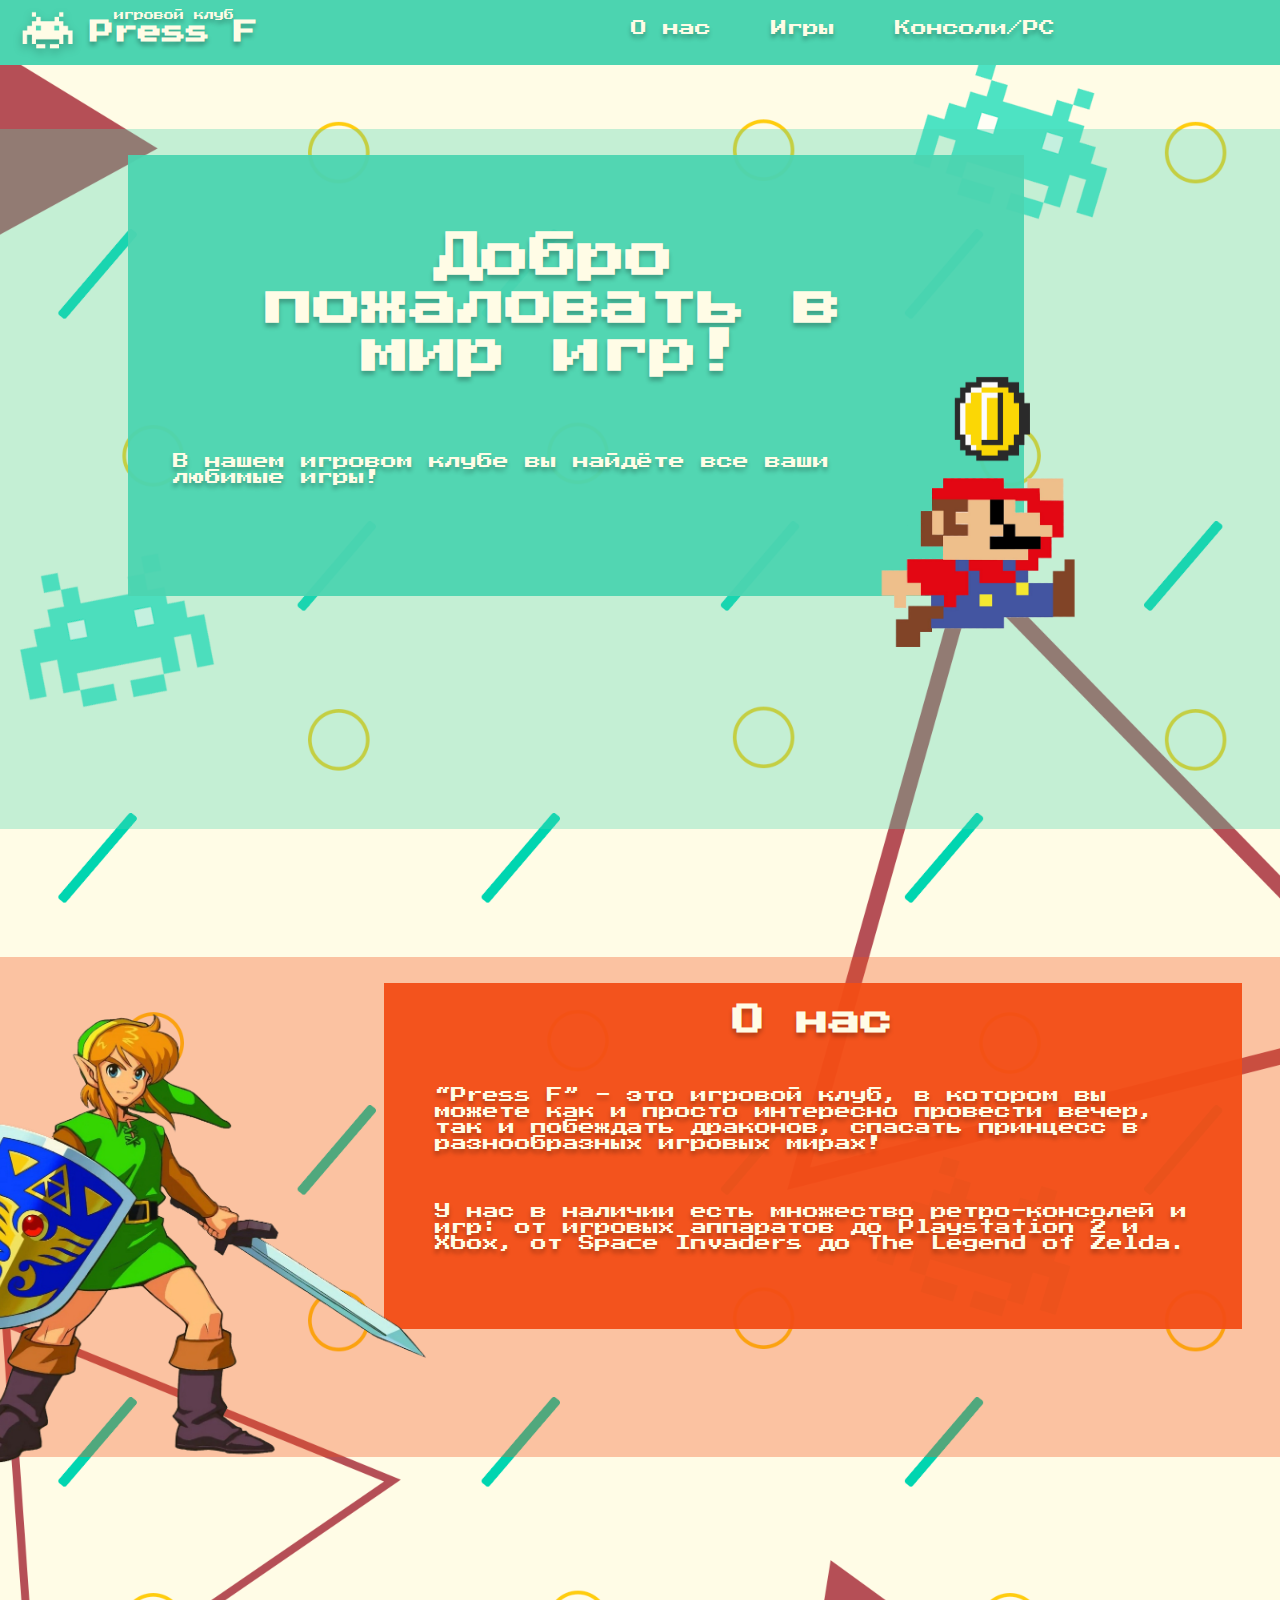
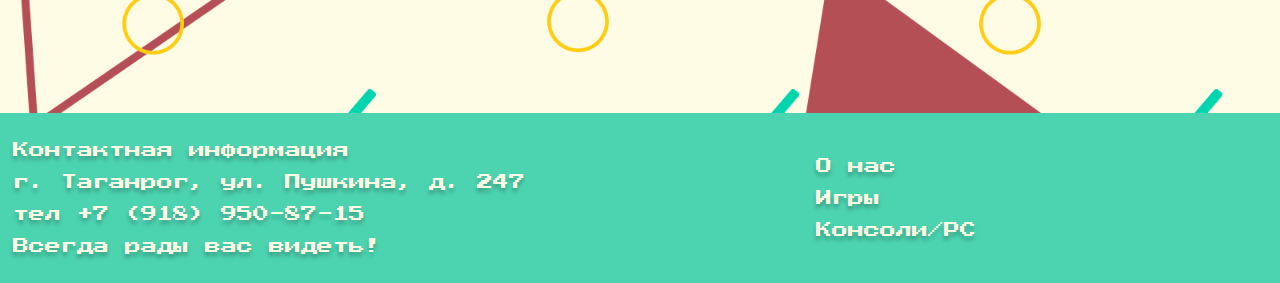
==== index.html @ 819fcf35 "first" ====
<!DOCTYPE html>
<html>

  <head>
    <title>Руслашка какашка</title>
    <meta charset="utf-8">
    <link rel="stylesheet" href="css/styles.css">
    <link rel="stylesheet" href="css/mobile.css">
    <link href="https://fonts.googleapis.com/css2?family=Press+Start+2P&display=swap" rel="stylesheet">
  </head>

  <body>
    <header>

      <div class="top_panel">


          <img src="images/logo.png" class="logo_pic"/>


        <div class="name">
          <p class="logo_description" >игровой клуб</p>
          <h1 class="logo_name">Press F</h1>
        </div>

        <div class="mobile_menu">
          <img src="images/logo.png" class="menu_button"/>
        </div>

            <div class="menu hidden">

              <div class="menu_item">
                <a href="">О нас</a>
              </div>

              <div class="menu_item">
                <a href="games.html">Игры</a>
              </div>

              <div class="menu_item">
              <a href="">Консоли/PC</a>
              </div>

            </div>

      </div>

    </header>

    <main>

      <div class="welcome_box">

        <div class="blue_background_box">


          <div class="blue_text_box">
            <h1>Добро пожаловать в мир игр!</h1>
            <p>В нашем игровом клубе вы найдёте все ваши любимые игры!</p>
                <img src="images/mario.png" class="mario"/>
          </div>


        </div>
      </div>

      <div class="about_box">

        <div class="orange_background_box">


          <div class="orange_text_box">
            <h1>О нас</h1>
            <p> “Press F” - это игровой клуб, в котором вы можете как и просто интересно провести вечер, так и побеждать драконов, спасать
               принцесс в разнообразных игровых мирах!</p>
            <p>У нас в наличии есть множество ретро-консолей и игр: от игровых аппаратов до Playstation 2 и Xbox, от Space Invaders до The Legend of Zelda.</p>
                <img src="images/link.png" class="link"/>
          </div>


        </div>
      </div>



    </main>

    <footer>

      <div class="footer_container">

        <div class="info">
          <p>Контактная информация</p>
          <p>г. Таганрог, ул. Пушкина, д. 247</p>
          <p>тел +7 (918) 950-87-15</p>
          <p>Всегда рады вас видеть!</p>
        </div>

        <div class="buttom_links">
          <p><a>О нас</a></p>
          <p><a>Игры</a></p>
          <p><a>Консоли/PC</a></p>
        </div>
      </div>

      <script src="js/jquery.js"></script>
      <script src="js/script.js"></script>

    </footer>

  </body>

</html>
---- css/styles.css ----
.top_panel {
  display: flex;
  background-color: rgba(76, 212, 176, 1);
  width: 100%;
  height: 65px;
}

.name {
  width: auto;
  padding: 10px;

}

.menu_button {
  width: 130px;
  margin-left: 20px;
}

body {
  margin: 0 auto;
  font-family: 'Press Start 2P', cursive;
  color: #FFFCE6;
  text-shadow: 0px 4px 4px rgba(0, 0, 0, 0.25);
}

.logo_name {
  font-size: x-large;
  margin: 0;
  /*! width: auto; */
  white-space: nowrap;
}

.logo_description {
  font-size: x-small;
  margin-top: 0;
  margin-bottom: 0;
  text-align: center;
}

.logo {
  width: auto;
}

.menu_box {
  width: 100%;
  height: 100%;
}

.menu {
  display: flex;
  height: 100%;
  float: right;
  width: auto;
  /*! margin-right: 15%; */
  /*! margin-left: ; */
  /*! margin: auto; */
  margin-left: 50%;
  /*! margin-right: 2%; */
}

.menu_item {
  white-space: nowrap;
  margin: 20px;
  margin-left: 30px;
  margin-right: 30px;
}

.logo_pic {
  width: 55px;
  height: 55px;
  padding: 5px;
  padding-left: 20px;
  filter: drop-shadow(0px 4px 4px rgba(0, 0, 0, 0.25));
}

main {
  height: auto;
  background: url(/images/background.png);
  padding-top: 5%;
  padding-bottom: 10%;
  background-repeat: no-repeat;
  background-size: cover;
}

a {
  color:#FFFCE6;
  text-decoration: none;
}

.welcome_box {
  /*! padding-top: 5%; */
  width: 100%;
  height: auto;
  margin-bottom: 10%;
  /*! margin-top: 17%; */
}



.blue_background_box {
  background-color: rgba(76, 212, 176, .33);
  width: 100%;
  height: 700px;
  display: flex;
  justify-content: center;

  display: flex;
  margin: ;
}


footer {
  background-color: #4CD4B0;
  /*! height: 98px; */
  height: auto;
  /*! display: flex; */
}

.blue_text_box {
  width: 40%;
  height: 63%;
  margin-right: 10%;
  margin-top: 2%;
  margin-bottom: 2%;
  background-color: rgba(76, 212, 176, .95);
}

.blue_text_box h1
{
  text-align: center;
  padding-left: 10%;
  padding-right: 15%;
  padding-top: 5%;
  font-size: xxx-large;
}

.blue_text_box p {
  padding: 5%;
  padding-right: 10%;
}

.mario {
  width: 248px;
  position: relative;
  /*! right: 25%; */
  float: right;
  right: -20%;
  bottom: 75%;
}

.about_box {
  /*! padding-top: 5%; */
  width: 100%;
  height: auto;
  margin-bottom: 10%;
  /*! margin-top: 17%; */
}


.orange_background_box {
  background-color: rgba(242, 77, 22, .33);
  width: 100%;
  height: 500px;
  display: flex;
  justify-content: center;

  display: flex;
  margin: ;
}

.orange_text_box {
  width: 40%;
  height: auto;
  /*! margin-right: 5%; */
  margin-top: 2%;
  margin-bottom: 2%;
  background-color: rgba(242, 77, 22, .95);
  margin-left: 50%;
}

.orange_text_box  h1
{
  text-align: center;
  padding-left: 15%;
  padding-right: 15%;
  padding-top: 5%;
  font-size: xx-large;
  padding: 0;
}

.orange_text_box p {
  /*! padding: 5%; */
  /*! padding-right: 10%; */
  margin: 6%;
  /*! font-size: large; */
}

.link {
  width: 100%;
  position: relative;
  /*! right: 25%; */
  float: left;
  right: 120%;

  /*! top: -139%; */
  bottom: 130%;
}

footer {
  /*! height: auto; */
}

.footer_container {
  padding: 1%;
  display: flex;
  /*! width: 100%; */
  /*! float: right; */
}
.info {
  /*! float: ; */
  /*! float: right; */
  float: left;
  width: auto;
}

.buttom_links {
  float: right;
  margin-right: -10;
  margin: auto;
}

.mobile_menu {
  display: none;
}

.megaman {
  position: absolute;
  width: 34%;
  right: 5%;
  z-index: 22;
}

.games_box {
  /*! padding-top: 5%; */
  width: 100%;
  height: auto;
  margin-bottom: 10%;
  /*! margin-top: 17%; */
}

.games_text_box {
  width: 40%;
  height: 35%;
  margin-left: 10%;
  margin-top: 2%;
  margin-bottom: 2%;
  background-color: rgba(76, 212, 176, .95);
  padding-bottom: 2%;
}

.games_text_box h1
{
  text-align: center;
  padding-left: 10%;
  padding-right: 15%;
  padding-top: 5%;
  font-size: xxx-large;
  margin: 0;
}

.games_text_box p {
  padding: 5%;
  padding-right: 10%;
  display: none;
}

.games_text_box2 {
  width: 37%;
  height: auto;
  /*! margin-left: 10%; */
  /*! margin-top: 2%; */
  /*! margin-bottom: 2%; */
  background-color: rgba(76, 212, 176, .95);
  padding-bottom: 2%;
  position: absolute;
  /*! top: 56%; */
  bottom: 12%;
  left: 7%;
}

.games_text_box2 p {
  padding: 5%;
  padding-right: 10%;
  margin: 0;
}


.donkey_background_box {
  background-color: rgba(242, 77, 22, .33);
  width: 100%;
  height: 500px;
  display: flex;
  justify-content: center;

  display: flex;
  margin: ;
}

.donkey_text_box {
  width: 40%;
  height: auto;
  /*! margin-right: 5%; */
  margin-top: 2%;
  margin-bottom: 2%;
  background-color: rgba(242, 77, 22, .95);
  margin-right: 50%;
}

.donkey_text_box  h1
{
  text-align: center;
  padding-left: 15%;
  padding-right: 15%;
  padding-top: 5%;
  font-size: xx-large;
  padding: 0;
}

.donkey_text_box p {
  /*! padding: 5%; */
  /*! padding-right: 10%; */
  margin: 6%;
  /*! font-size: large; */
}

.donkey {

  position: absolute;
  right: 10%;
  bottom: -101%;
  width: 34%;
}
---- css/mobile.css ----
@media(max-width: 1500px) {
  .blue_text_box {
    width: 70%;
  }

  .menu {

  margin-left: 26%;
  }

  .orange_text_box {
    width: 70%;
    margin-right: 3%;
    margin-left: 30%;
    margin-top: 2%;
    margin-bottom: 10%;
    height: auto;
  }

  .donkey_text_box {
    width: 70%;
    margin-right: 3%;
    margin-left: 30%;
    margin-top: 2%;
    margin-bottom: 10%;
    height: auto;
  }

  .link {

  right: 53%;
  width: 60%;
  /*! height: auto; */
  /*! bottom: 87%; */
  top: -86%;
  }

  .mario {
    width: 200px;
    height: 300px;
    /*! top: 0; */
    right:;
    /*! left: %; */
    float: right;
    top: -45%;
    right: -6%;
  }

  .games_text_box {

    width: 56%;
  }

  .games_text_box2 {
    width: 60%;
  }

  .games_text_box2 p {
    font-size: large;
  }
}

@media(max-width: 1000px) {

  .mobile_menu {

  display: block;
  width: 100%;
  height: auto;
  background-color: rgba(76, 212, 176, 1);
  z-index: 22;
  }

  .menu_item a {
    font-size: xx-large;
  }

  .mario {
    display: none;
  }

  .top_panel {
    /*! padding: 3%; */
    width: 100%;
    height: auto;
    flex-direction: column;
    /*! opacity: 1; */
    background: rgba(76, 212, 176, .80);
    position: fixed;
  }

  main {
    /*! padding-top: 20%; */
    padding-bottom: 30%;
    padding-top: 30%;
  }

  .logo_pic {
    margin: 0;
    padding: 2%;
    width: 100px;
    height: 100px;
    display: none;
  }
  .logo_name {
    font-size: xxx-large;
  }
  .logo_description {
    font-size: large;
  }
  .name {
    margin: 0;
    padding: 3%;
    display: none;
  }

  .menu_box {
    /*! display: none; */
    width: 100%;
  }

  .link {
    display: none;
  }

  .donkey_text_box {
    margin: auto;
    width: 100%;
    height: auto;
    padding: 1%;
  }

  .donkey_text_box h1 {
    font-size: xxx-large;
    width: auto;
  }

  .donkey_text_box p {
    font-size: x-large;
    /*! margin: 0; */
    /*! padding: 1%; */
  }
  .donkey_background_box {
    /*! width: auto; */
    /*! height: 100%; */
    /*! display: inline; */
    /*! width: auto; */
}

  .blue_text_box {
    margin: auto;
    width: 100%;
    height: 100%;
  }

  .blue_text_box h1 {
    font-size: xxx-large;
  }

  .blue_text_box p {
    font-size: x-large;
  }
  .blue_background_box {
    width: 100%;
    height: 100%;
    display: inline;
  }

  .menu {

  flex-direction: column;
  width: 100%;
    height: auto;
  margin: auto;
  /*! opacity: .50; */
  position: fixed;
 background: rgba(76, 212, 176, .80);
  transition: top 0.25s ease-in-out;
  top: 130px;
  }

  .menu.hidden {
      top: -300px;
  }

  .megaman {
    display: none;
  }

  .games_text_box2 {
    display: none;
  }

  .games_text_box {
    margin: auto;
    width: 100%;
    height: 100%;
  }

  .games_text_box h1 {
    font-size: xxx-large;
  }

  .games_text_box p {
    font-size: x-large;
    display: block;
  }

}
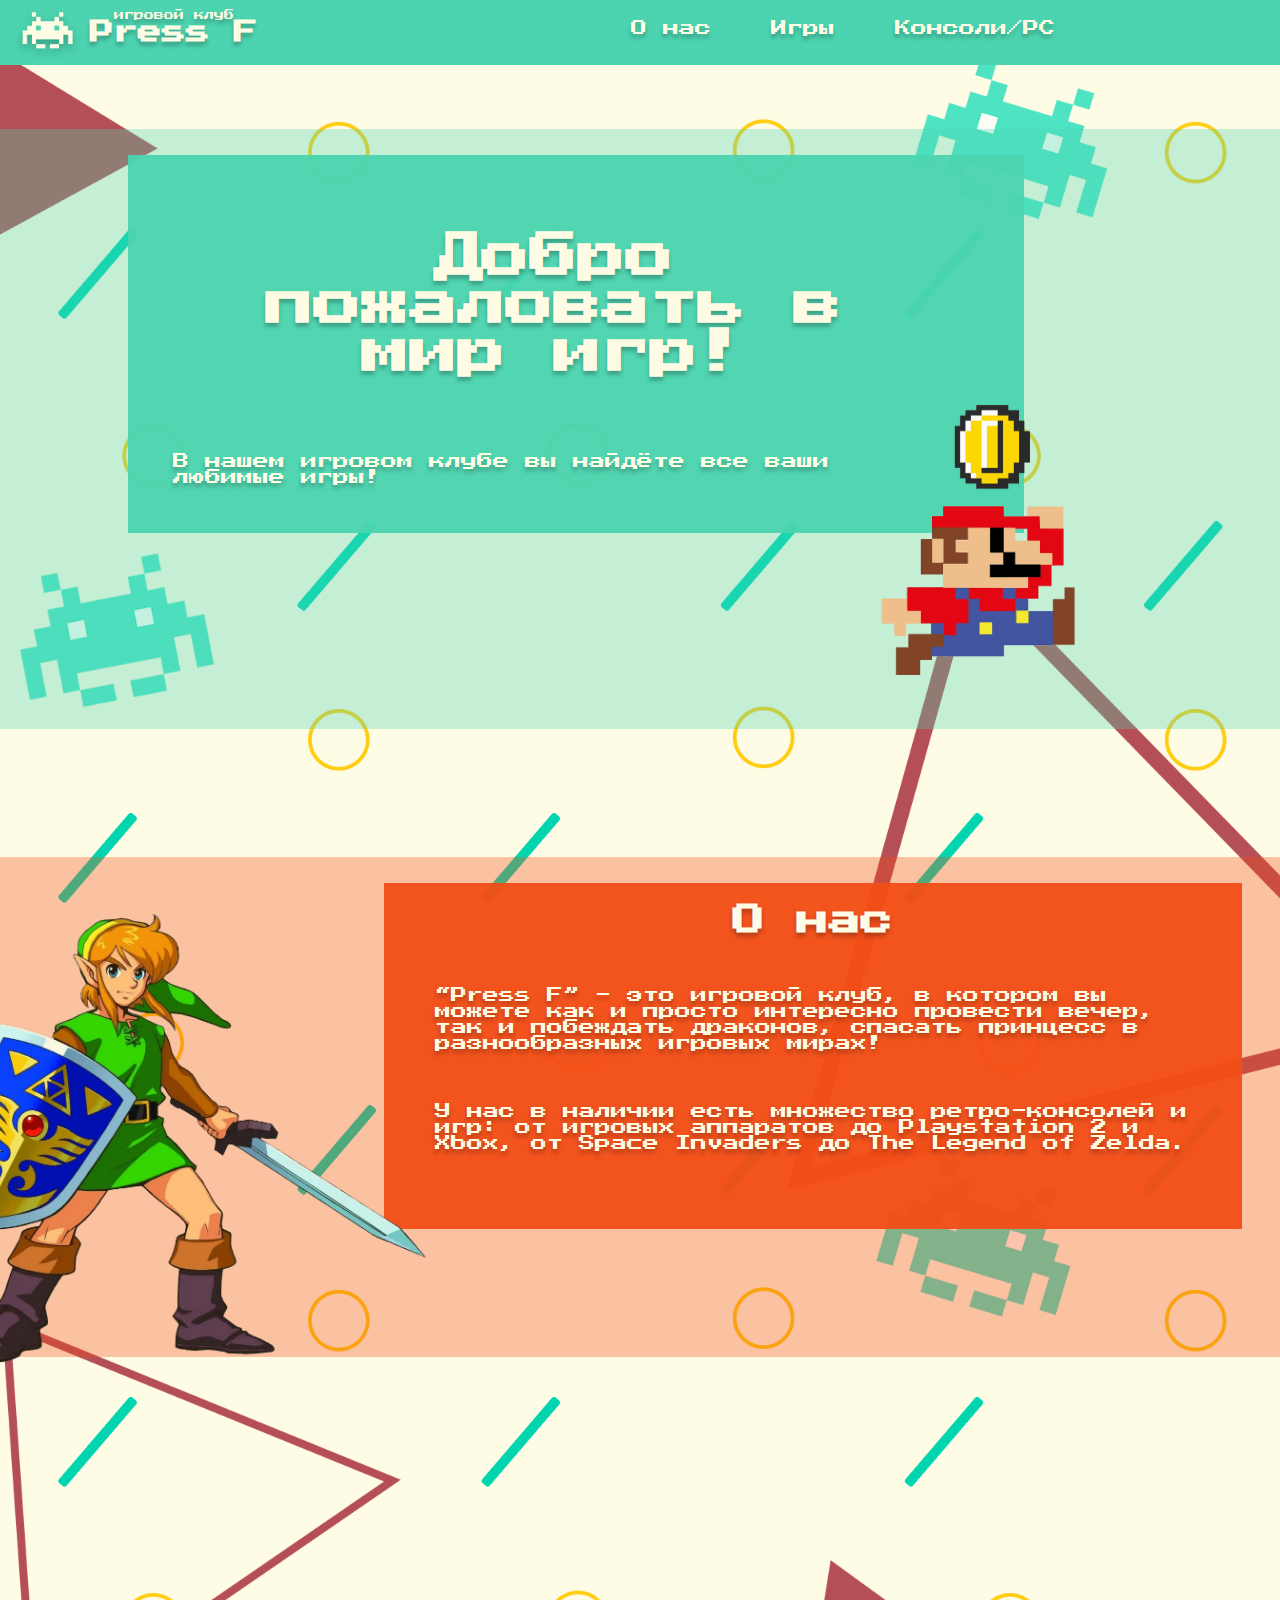
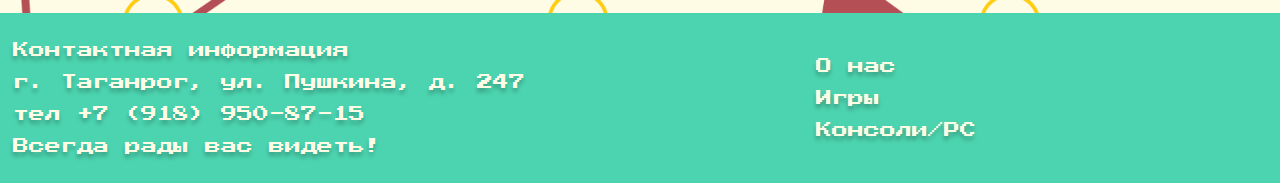
==== commit 16b98496: "is this end?" ====
--- a/index.html
+++ b/index.html
@@ -30,7 +30,7 @@
             <div class="menu hidden">
 
               <div class="menu_item">
-                <a href="">О нас</a>
+                <a href="index.html">О нас</a>
               </div>
 
               <div class="menu_item">
@@ -38,7 +38,7 @@
               </div>
 
               <div class="menu_item">
-              <a href="">Консоли/PC</a>
+              <a href="consoles.html">Консоли/PC</a>
               </div>
 
             </div>
--- a/css/styles.css
+++ b/css/styles.css
@@ -75,7 +75,7 @@
 
 main {
   height: auto;
-  background: url(/images/background.png);
+  background: url(../images/background.png);
   padding-top: 5%;
   padding-bottom: 10%;
   background-repeat: no-repeat;
@@ -100,7 +100,7 @@
 .blue_background_box {
   background-color: rgba(76, 212, 176, .33);
   width: 100%;
-  height: 700px;
+  height: 600px;
   display: flex;
   justify-content: center;
 
@@ -244,18 +244,20 @@
   /*! padding-top: 5%; */
   width: 100%;
   height: auto;
-  margin-bottom: 10%;
+  /*! margin-bottom: 5%; */
   /*! margin-top: 17%; */
+  z-index: 0;
 }
 
 .games_text_box {
   width: 40%;
-  height: 35%;
+  height: 39%;
   margin-left: 10%;
   margin-top: 2%;
   margin-bottom: 2%;
   background-color: rgba(76, 212, 176, .95);
   padding-bottom: 2%;
+  position: relative;
 }
 
 .games_text_box h1
@@ -282,9 +284,9 @@
   /*! margin-bottom: 2%; */
   background-color: rgba(76, 212, 176, .95);
   padding-bottom: 2%;
-  position: absolute;
+  position: relative;
   /*! top: 56%; */
-  bottom: 12%;
+  top: -243px;
   left: 7%;
 }
 
@@ -298,17 +300,17 @@
 .donkey_background_box {
   background-color: rgba(242, 77, 22, .33);
   width: 100%;
-  height: 500px;
-  display: flex;
-  justify-content: center;
-
-  display: flex;
-  margin: ;
+  height: 400px;
+  display: flex;
+  justify-content: center;
+
+  display: flex;
+  margin-bottom: 10%;
 }
 
 .donkey_text_box {
   width: 40%;
-  height: auto;
+  height: 300px;
   /*! margin-right: 5%; */
   margin-top: 2%;
   margin-bottom: 2%;
@@ -333,10 +335,151 @@
   /*! font-size: large; */
 }
 
-.donkey {
-
+.donkey {right: 5%;top: 829px;width: 26%;position: absolute;}
+
+
+.sonic_background_box {
+  background-color: rgba(76, 212, 176, .33);
+  width: 100%;
+  height: 400px;
+  display: flex;
+  justify-content: center;
+
+  display: flex;
+  margin-bottom: 10%;
+}
+
+.sonic_text_box {
+  width: 40%;
+  height: 300px;
+  /*! margin-right: 5%; */
+  margin-top: 2%;
+  margin-bottom: 2%;
+  background-color: rgba(76, 212, 176, .95);
+  margin-left: 50%;
+}
+
+.sonic_text_box  h1
+{
+  text-align: center;
+  padding-left: 15%;
+  padding-right: 15%;
+  padding-top: 5%;
+  font-size: xx-large;
+  padding: 0;
+}
+
+.sonic_text_box p {
+  /*! padding: 5%; */
+  /*! padding-right: 10%; */
+  margin: 6%;
+  /*! font-size: large; */
+}
+
+.sonic {left: 124px;top: 1396px;width: 15%;position: absolute;}
+
+
+.pacman_background_box {
+  background-color: rgba(237,216,52,.55);
+  width: 100%;
+  height: 400px;
+  display: flex;
+  justify-content: center;
+
+  display: flex;
+  margin-bottom: 10%;
+}
+
+.pacman_text_box {
+  width: 40%;
+  height: 300px;
+  /*! margin-right: 5%; */
+  margin-top: 2%;
+  margin-bottom: 2%;
+  background-color: rgba(237,216,52, .95);
+  margin-right: 50%;
+}
+
+.pacman_text_box  h1
+{
+  text-align: center;
+  padding-left: 15%;
+  padding-right: 15%;
+  padding-top: 5%;
+  font-size: xx-large;
+  padding: 0;
+}
+
+.pacman_text_box p {
+  /*! padding: 5%; */
+  /*! padding-right: 10%; */
+  margin: 6%;
+  /*! font-size: large; */
+}
+
+.pacman {right: 87px;top: 1977px;width: 25%;position: absolute;}
+
+
+.console_background_box {
+  background-color: rgba(76, 212, 176, .33);
+  width: 100%;
+  height: 600px;
+  display: flex;
+  justify-content: center;
+
+  display: flex;
+  margin: ;
+}
+.console_text_box {
+  width: 40%;
+  height: 63%;
+  margin-right: 10%;
+  margin-top: 2%;
+  margin-bottom: 2%;
+  background-color: rgba(76, 212, 176, .95);
+}
+
+.console_text_box h1
+{
+  text-align: center;
+  padding-left: 10%;
+  padding-right: 15%;
+  padding-top: 5%;
+  font-size: xx-large;
+}
+
+.console_text_box p {
+  padding: 5%;
+  padding-right: 10%;
+  /*! margin: auto; */
+}
+
+.ps2 {
+    width: 313px;
+  position: relative;
+  /*! right: 25%; */
+  float: right;
+  right: -20%;
+  bottom: 75%;
+}
+
+.atari {
+  right: 5%;
+  top: 953px;
+  width: 35%;
   position: absolute;
-  right: 10%;
-  bottom: -101%;
-  width: 34%;
-}
+}
+
+.ps3 {
+  left: 69px;
+  top: 1327px;
+  width: 31%;
+  position: absolute;
+}
+
+.switch {
+  right: 106px;
+  top: 2057px;
+  width: 32%;
+  position: absolute;
+}
--- a/css/mobile.css
+++ b/css/mobile.css
@@ -2,6 +2,24 @@
 @media(max-width: 1500px) {
   .blue_text_box {
     width: 70%;
+  }
+
+  .console_text_box {
+    width: 70%;
+  }
+
+  .ps3 {
+    left: 30px;
+    top: 1267px;
+    width: 37%;
+    /*! position: absolute; */
+  }
+
+  .donkey {
+    right: 2%;
+    top: 876px;
+    width: 30%;
+    position: absolute;
   }
 
   .menu {
@@ -19,12 +37,12 @@
   }
 
   .donkey_text_box {
-    width: 70%;
-    margin-right: 3%;
-    margin-left: 30%;
+    width: 54%;
+    margin-left: 3%;
+    margin-right: 38%;
     margin-top: 2%;
     margin-bottom: 10%;
-    height: auto;
+    /*! height: auto; */
   }
 
   .link {
@@ -50,6 +68,7 @@
   .games_text_box {
 
     width: 56%;
+    height: 42%;
   }
 
   .games_text_box2 {
@@ -59,6 +78,36 @@
   .games_text_box2 p {
     font-size: large;
   }
+
+  .sonic {left: 6%;top: 1386px;width: 18%;position: absolute;}
+
+  .sonic_text_box {
+    width: 54%;
+    margin-right: 3%;
+    margin-left: 38%;
+    margin-top: 2%;
+    margin-bottom: 10%;
+    /*! height: auto; */
+  }
+
+  .pacman {right: 0;top: 1921px;width: 29%;position: absolute;position: a;}
+
+  .pacman_text_box {
+    width: 54%;
+    margin-left: 3%;
+    margin-right: 38%;
+    margin-top: 2%;
+    margin-bottom: 10%;
+    /*! height: auto; */
+  }
+
+  .switch {
+  right: 53px;
+  top: 1945px;
+  width: 35%;
+  position: absolute;
+  }
+
 }
 
 @media(max-width: 1000px) {
@@ -69,7 +118,7 @@
   width: 100%;
   height: auto;
   background-color: rgba(76, 212, 176, 1);
-  z-index: 22;
+  z-index: 23;
   }
 
   .menu_item a {
@@ -88,6 +137,7 @@
     /*! opacity: 1; */
     background: rgba(76, 212, 176, .80);
     position: fixed;
+    z-index: 22;
   }
 
   main {
@@ -124,30 +174,104 @@
     display: none;
   }
 
-  .donkey_text_box {
+   .orange_text_box {
     margin: auto;
     width: 100%;
     height: auto;
     padding: 1%;
   }
 
-  .donkey_text_box h1 {
+  .orange_text_box h1 {
     font-size: xxx-large;
     width: auto;
   }
 
-  .donkey_text_box p {
+  .orange_text_box p {
     font-size: x-large;
     /*! margin: 0; */
     /*! padding: 1%; */
   }
-  .donkey_background_box {
+  .orange_background_box {
     /*! width: auto; */
     /*! height: 100%; */
     /*! display: inline; */
     /*! width: auto; */
 }
 
+  .donkey_text_box {
+    margin: auto;
+    width: 100%;
+    height: auto;
+    padding: 1%;
+    margin-top: 0;
+    margin-bottom: 0;
+  }
+
+  .donkey_text_box h1 {
+    font-size: xxx-large;
+    width: auto;
+  }
+
+  .donkey_text_box p {
+    font-size: x-large;
+    /*! margin: 0; */
+    /*! padding: 1%; */
+  }
+  .donkey_background_box {
+    /*! width: auto; */
+    /*! height: 100%; */
+    /*! display: inline; */
+    /*! width: auto; */
+}
+
+.pacman_text_box {
+  margin: auto;
+  width: 100%;
+  height: auto;
+  padding: 1%;
+}
+
+.pacman_text_box h1 {
+  font-size: xxx-large;
+  width: auto;
+}
+
+.pacman_text_box p {
+  font-size: x-large;
+  /*! margin: 0; */
+  /*! padding: 1%; */
+}
+.pacman_background_box {
+  /*! width: auto; */
+  /*! height: 100%; */
+  /*! display: inline; */
+  /*! width: auto; */
+}
+
+  .sonic_text_box {
+    margin: auto;
+    width: 100%;
+    height: auto;
+    padding: 1%;
+  }
+
+  .sonic_text_box h1 {
+    font-size: xxx-large;
+    width: auto;
+  }
+
+  .sonic_text_box p {
+    font-size: x-large;
+    /*! margin: 0; */
+    /*! padding: 1%; */
+  }
+  .sonic_background_box {
+    /*! width: auto; */
+    /*! height: 100%; */
+    /*! display: inline; */
+    /*! width: auto; */
+}
+
   .blue_text_box {
     margin: auto;
     width: 100%;
@@ -165,6 +289,27 @@
     width: 100%;
     height: 100%;
     display: inline;
+    z-index: 1;
+  }
+
+  .console_text_box {
+    margin: auto;
+    width: 100%;
+    height: 100%;
+  }
+
+  .console_text_box h1 {
+    font-size: xxx-large;
+  }
+
+  .console_text_box p {
+    font-size: x-large;
+  }
+  .console_background_box {
+    width: 100%;
+    height: 100%;
+    display: inline;
+    z-index: 1;
   }
 
   .menu {
@@ -196,6 +341,8 @@
     margin: auto;
     width: 100%;
     height: 100%;
+    margin-bottom: 10%;
+    z-index: 0;
   }
 
   .games_text_box h1 {
@@ -207,4 +354,35 @@
     display: block;
   }
 
-}
+  .donkey {
+    display: none;
+  }
+
+  .sonic {
+    display: none;
+  }
+
+  .pacman {
+    display: none;
+  }
+
+  .sonic_box {
+    margin-bottom: 20%;
+  }
+
+  .ps2 {
+    display: none;
+  }
+
+  .atari {
+    display: none;
+  }
+
+  .ps3 {
+    display: none;
+  }
+
+  .switch {
+    display: none;
+  }
+}
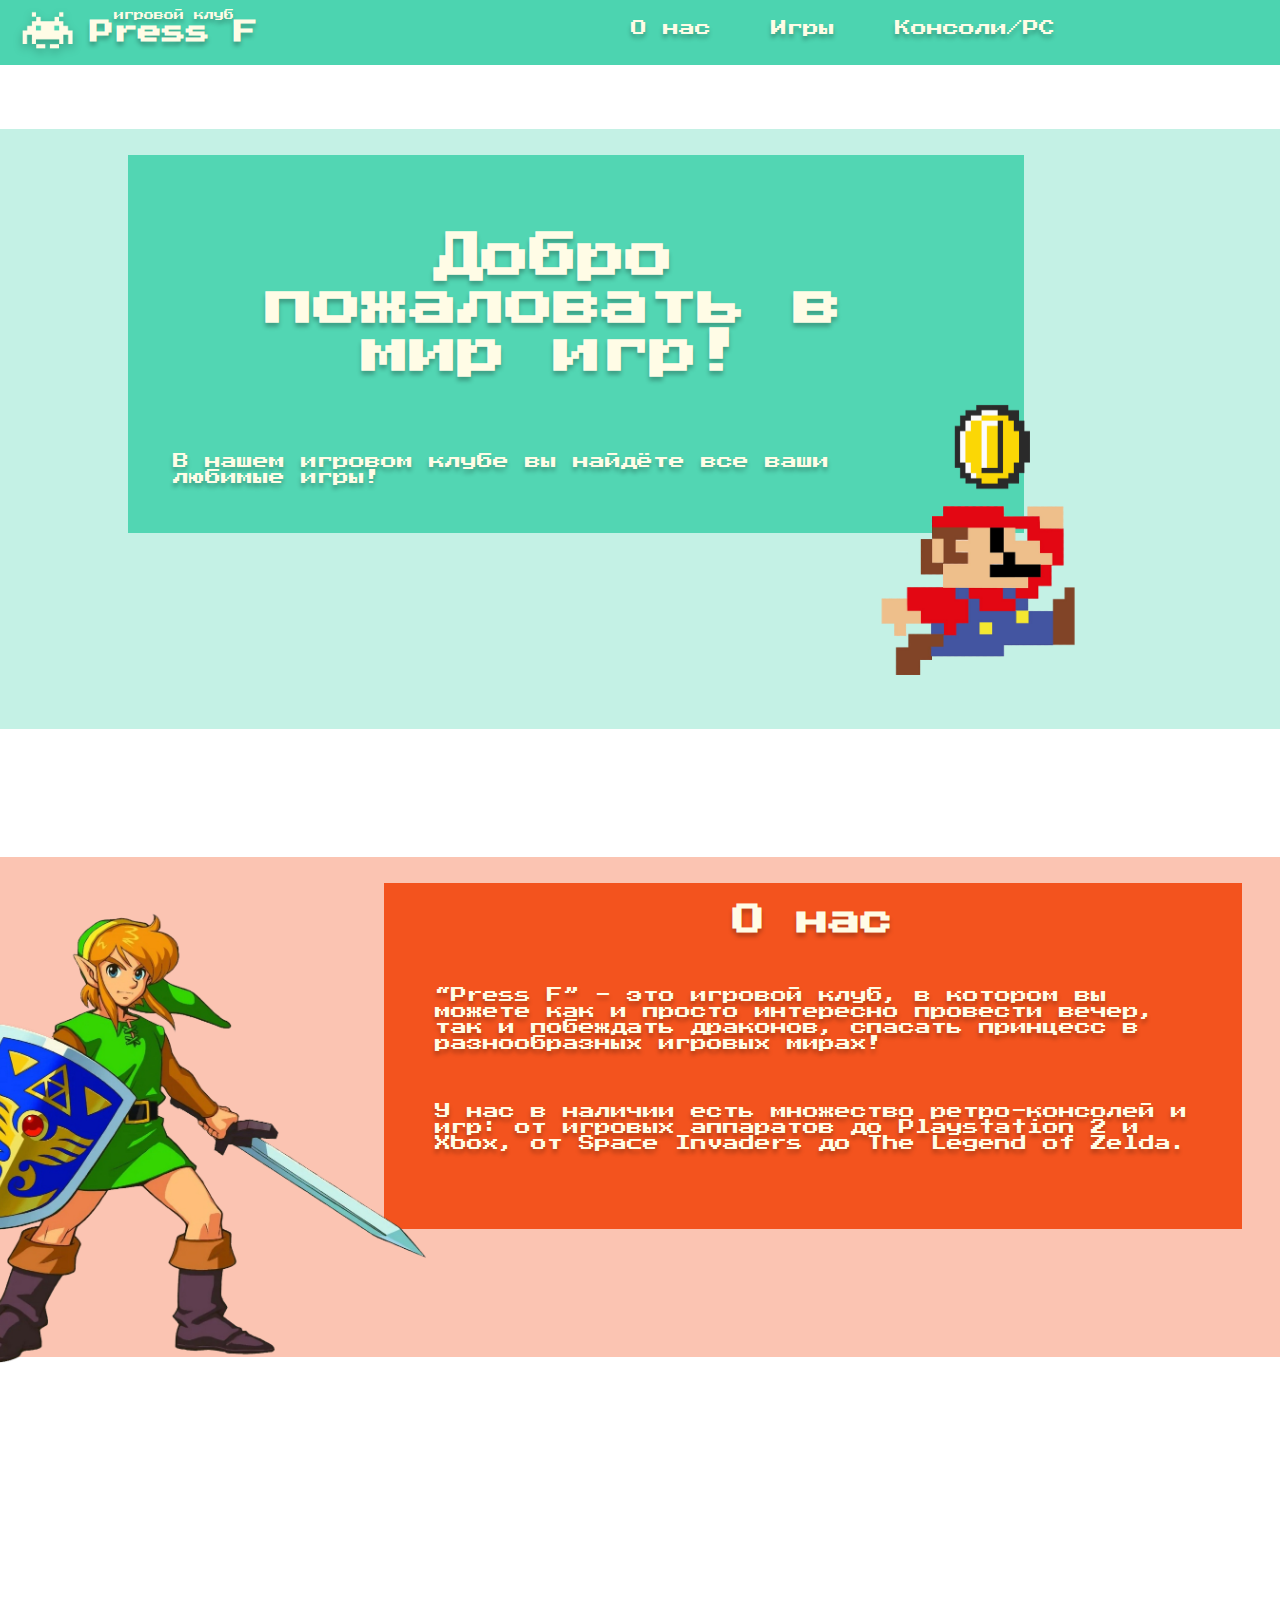
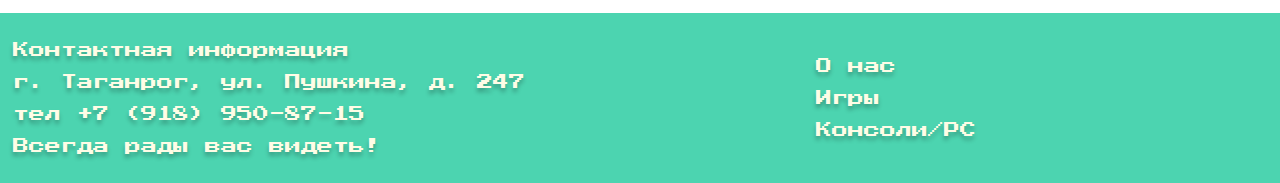
==== commit 21692b0e: "is this end? no 2" ====
--- a/index.html
+++ b/index.html
@@ -2,8 +2,9 @@
 <html>
 
   <head>
-    <title>Руслашка какашка</title>
+    <title>Press F</title>
     <meta charset="utf-8">
+    <link rel="shortcut icon" href="/images/favicon.ico" type="image/x-icon">
     <link rel="stylesheet" href="css/styles.css">
     <link rel="stylesheet" href="css/mobile.css">
     <link href="https://fonts.googleapis.com/css2?family=Press+Start+2P&display=swap" rel="stylesheet">
--- a/css/styles.css
+++ b/css/styles.css
@@ -54,7 +54,7 @@
   /*! margin-right: 15%; */
   /*! margin-left: ; */
   /*! margin: auto; */
-  margin-left: 50%;
+  margin-left: 44%;
   /*! margin-right: 2%; */
 }
 
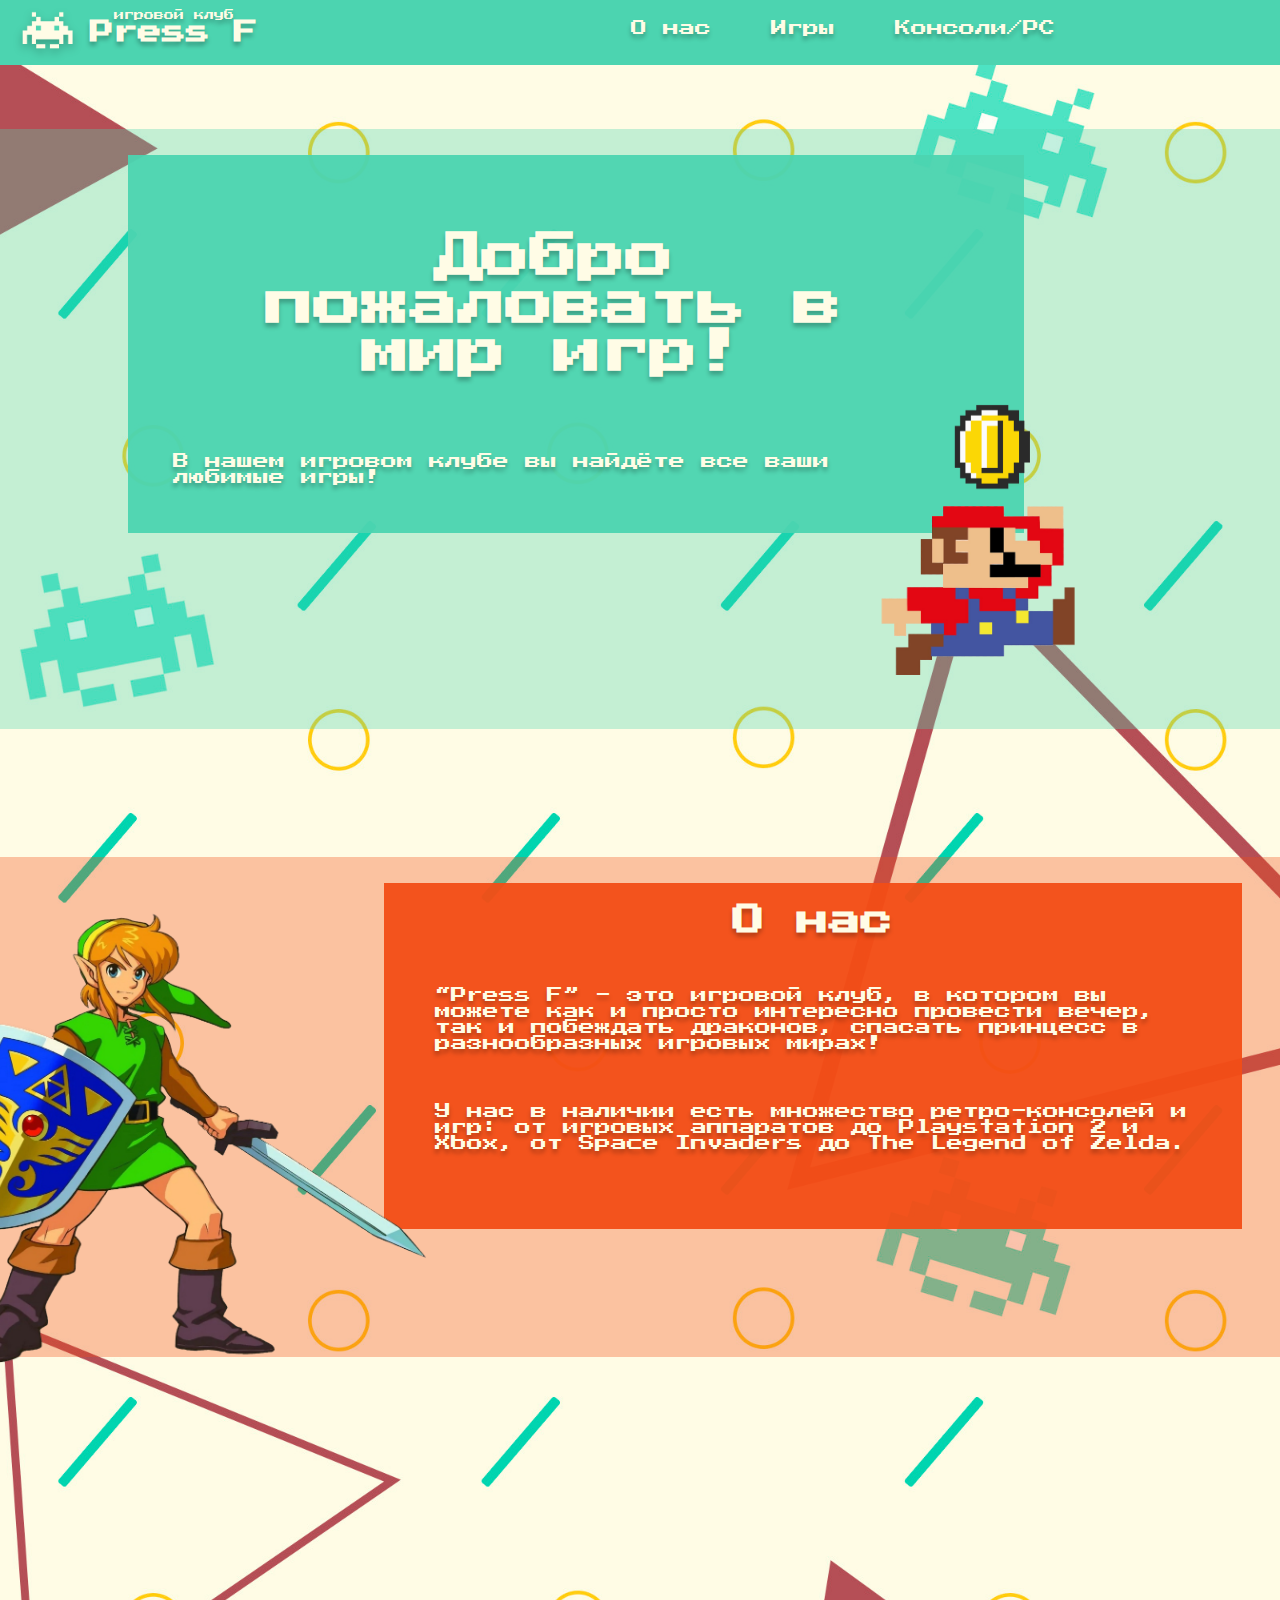
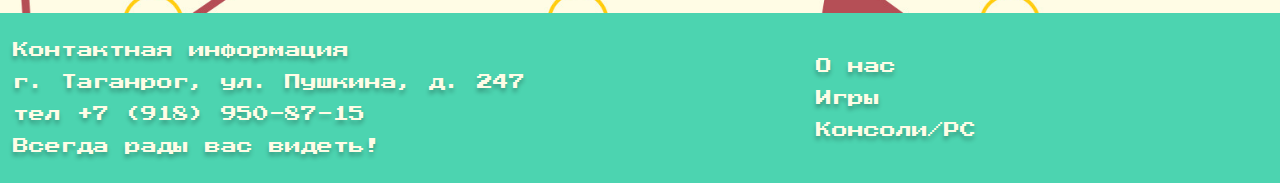
==== commit b0fe7995: "is this end? NOOOOOO 2" ====
--- a/index.html
+++ b/index.html
@@ -4,7 +4,7 @@
   <head>
     <title>Press F</title>
     <meta charset="utf-8">
-    <link rel="shortcut icon" href="/images/favicon.ico" type="image/x-icon">
+    <link rel="shortcut icon" href="../images/favicon.ico" type="image/x-icon">
     <link rel="stylesheet" href="css/styles.css">
     <link rel="stylesheet" href="css/mobile.css">
     <link href="https://fonts.googleapis.com/css2?family=Press+Start+2P&display=swap" rel="stylesheet">
--- a/css/styles.css
+++ b/css/styles.css
@@ -75,7 +75,7 @@
 
 main {
   height: auto;
-  background: url(../images/background.png);
+  background: url(../images/background.jpg);
   padding-top: 5%;
   padding-bottom: 10%;
   background-repeat: no-repeat;
